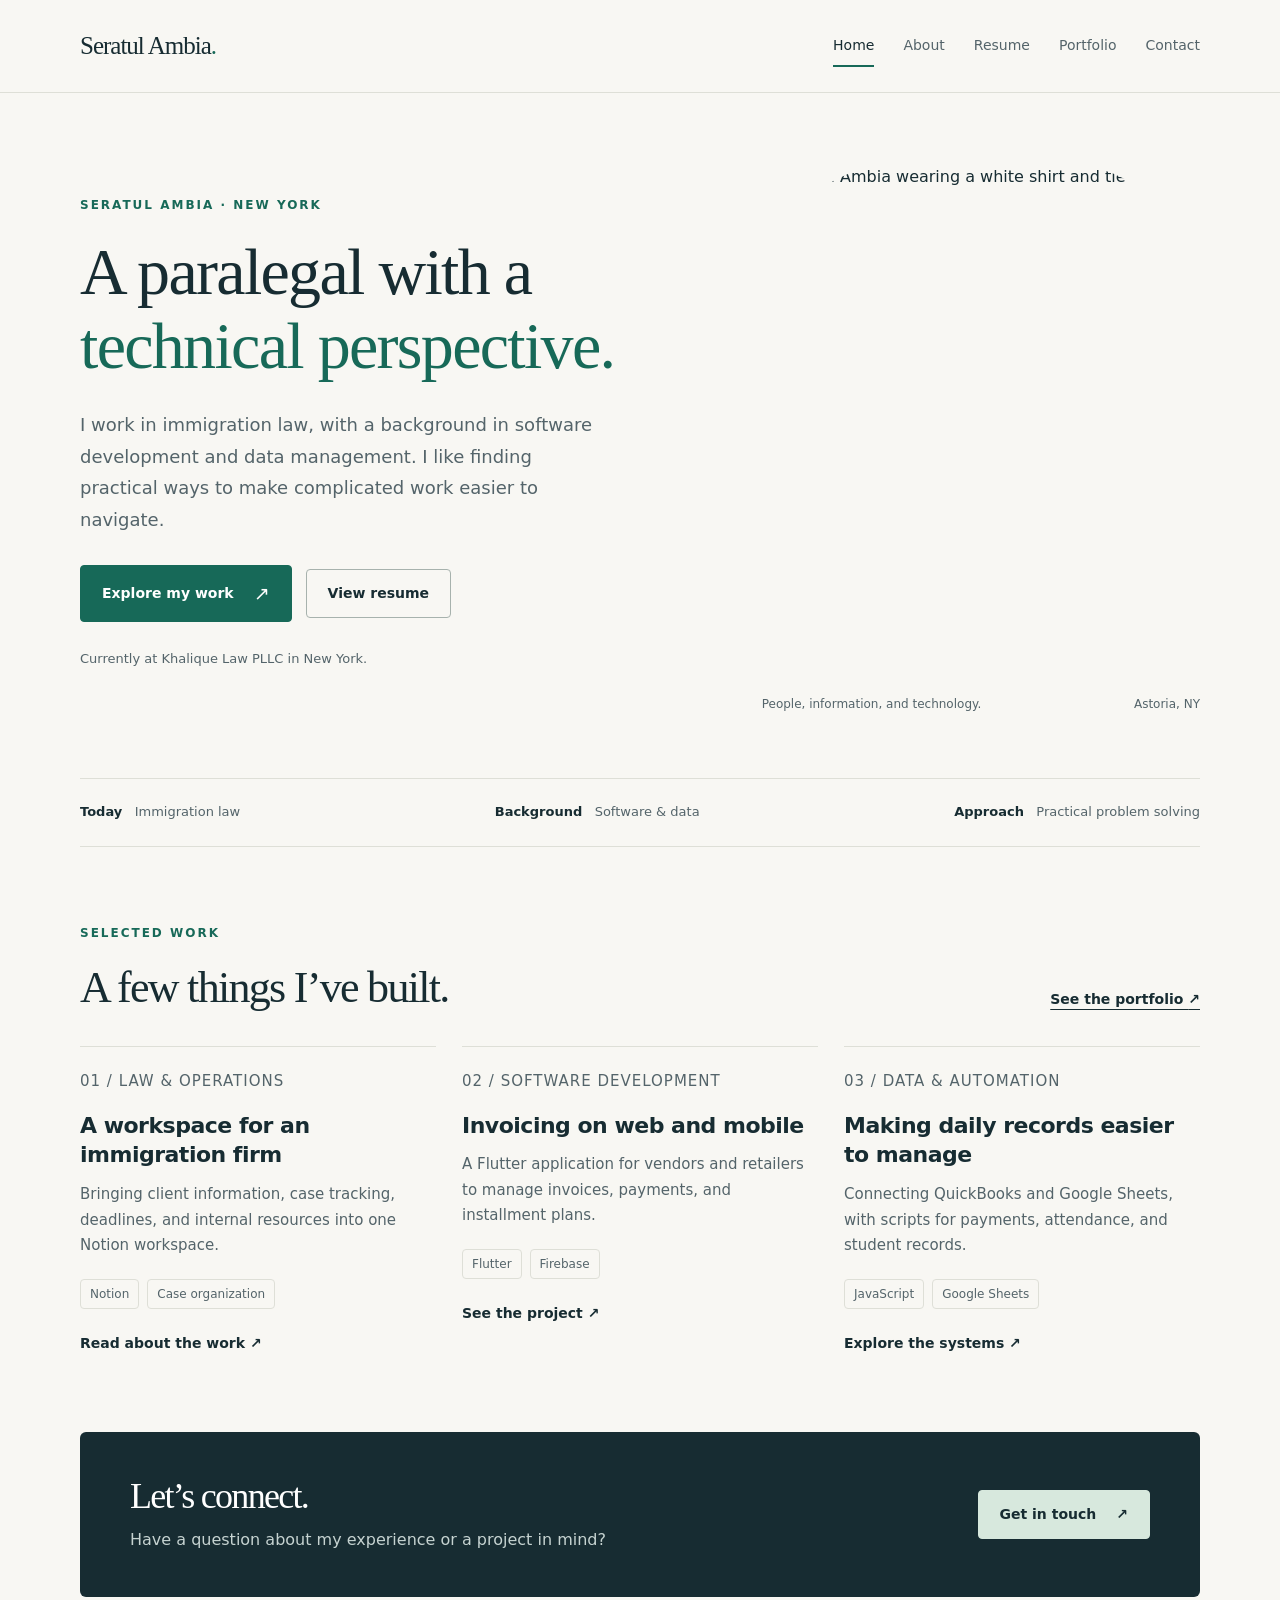
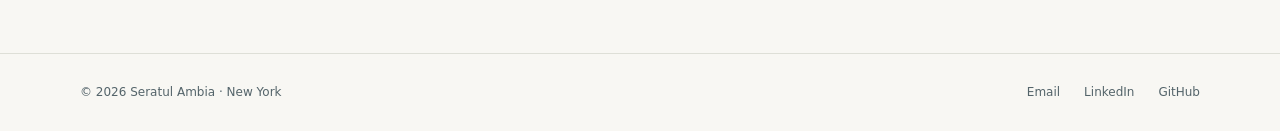
==== index.html @ 928ba1f8 "Refresh personal website with current experience and resume" ====
<!DOCTYPE html>
<html lang="en">
<head>
<meta charset="utf-8">
<meta name="viewport" content="width=device-width, initial-scale=1">
<title>Immigration work, technology, and practical systems | Seratul Ambia</title>
<meta name="description" content="Seratul Ambia is an immigration paralegal in New York with a background in software development, data management, and pharmacy operations.">
<meta name="theme-color" content="#176958">
<meta property="og:title" content="Immigration work, technology, and practical systems | Seratul Ambia">
<meta property="og:description" content="Seratul Ambia is an immigration paralegal in New York with a background in software development, data management, and pharmacy operations.">
<meta property="og:type" content="website">
<meta property="og:url" content="https://www.seratulambia.com/">
<meta property="og:image" content="https://www.seratulambia.com/assets/img/about.jpg">
<link rel="canonical" href="https://www.seratulambia.com/">
<link rel="icon" href="assets/img/favicon.svg" type="image/svg+xml">
<link rel="stylesheet" href="assets/css/style.css">
<script defer src="assets/js/main.js">
</script>
</head>
<body>
<a class="skip-link" href="#main">Skip to content</a>
<header class="site-header">
<div class="container header-inner">
<a class="brand" href="index.html" aria-label="Seratul Ambia home">Seratul Ambia<span>.</span>
</a>
<button class="menu-toggle" aria-expanded="false" aria-controls="navigation" type="button">Menu</button>
<nav class="navigation" id="navigation" aria-label="Main navigation">
<a href="index.html" aria-current="page">Home</a>
<a href="about.html">About</a>
<a href="resume.html">Resume</a>
<a href="portfolio.html">Portfolio</a>
<a href="contact.html">Contact</a>
</nav>
</div>
</header>
<main id="main">
<div class="container">
<section class="hero" aria-labelledby="hero-title">
<div>
<p class="eyebrow">Seratul Ambia · New York</p>
<h1 id="hero-title">A paralegal with a<br>
<em>technical perspective.</em>
</h1>
<p class="lead">I work in immigration law, with a background in software development and data management. I like finding practical ways to make complicated work easier to navigate.</p>
<div class="actions">
<a class="button" href="portfolio.html">Explore my work <span class="arrow" aria-hidden="true">↗</span>
</a>
<a class="button secondary" href="resume.html">View resume</a>
</div>
<p class="small-note">Currently at Khalique Law PLLC in New York.</p>
</div>
<figure class="hero-photo">
<img src="assets/img/about.jpg" width="682" height="867" alt="Seratul Ambia wearing a white shirt and tie" fetchpriority="high">
<figcaption>
<span>People, information, and technology.</span>
<span>Astoria, NY</span>
</figcaption>
</figure>
</section>
<div class="experience-strip" aria-label="Professional background">
<span>
<strong>Today</strong> &nbsp; Immigration law</span>
<span>
<strong>Background</strong> &nbsp; Software &amp; data</span>
<span>
<strong>Approach</strong> &nbsp; Practical problem solving</span>
</div>
<section class="section" aria-labelledby="selected-work">
<div class="section-heading">
<div>
<p class="eyebrow">Selected work</p>
<h2 id="selected-work">A few things I’ve built.</h2>
</div>
<a class="text-link" href="portfolio.html">See the portfolio <span aria-hidden="true">↗</span>
</a>
</div>
<div class="work-grid">
<a class="work-card" href="portfolio.html#notion">
<p class="work-number">01 / LAW &amp; OPERATIONS</p>
<h3>A workspace for an immigration firm</h3>
<p>Bringing client information, case tracking, deadlines, and internal resources into one Notion workspace.</p>
<div class="tags">
<span class="tag">Notion</span>
<span class="tag">Case organization</span>
</div>
<span class="text-link">Read about the work ↗</span>
</a>
<a class="work-card" href="portfolio.html#rosp">
<p class="work-number">02 / SOFTWARE DEVELOPMENT</p>
<h3>Invoicing on web and mobile</h3>
<p>A Flutter application for vendors and retailers to manage invoices, payments, and installment plans.</p>
<div class="tags">
<span class="tag">Flutter</span>
<span class="tag">Firebase</span>
</div>
<span class="text-link">See the project ↗</span>
</a>
<a class="work-card" href="portfolio.html#data">
<p class="work-number">03 / DATA &amp; AUTOMATION</p>
<h3>Making daily records easier to manage</h3>
<p>Connecting QuickBooks and Google Sheets, with scripts for payments, attendance, and student records.</p>
<div class="tags">
<span class="tag">JavaScript</span>
<span class="tag">Google Sheets</span>
</div>
<span class="text-link">Explore the systems ↗</span>
</a>
</div>
</section>
</div>
<div class="container">
<section class="callout" aria-label="Get in touch">
<div>
<h2>Let’s connect.</h2>
<p>Have a question about my experience or a project in mind?</p>
</div>
<a class="button" href="contact.html">Get in touch <span aria-hidden="true">↗</span>
</a>
</section>
</div>
</main>
<footer class="site-footer">
<div class="container footer-inner">
<span>© <span data-year>2026</span> Seratul Ambia · New York</span>
<div class="footer-links">
<a href="mailto:seratul.ambia@gmail.com">Email</a>
<a href="https://www.linkedin.com/in/seratul-ambia-a23a291b6/">LinkedIn</a>
<a href="https://github.com/SeratulA">GitHub</a>
</div>
</div>
</footer>
</body>
</html>
---- assets/css/style.css ----
:root {
  --ink:#172c32;
  --muted:#54646a;
  --accent:#176958;
  --accent-light:#e5eee7;
  --paper:#f8f7f3;
  --white:#fff;
  --line:#dedfd7;
  --serif:Georgia,'Times New Roman',serif;
  --sans:system-ui,-apple-system,BlinkMacSystemFont,'Segoe UI',sans-serif;
}
* {
  box-sizing:border-box;
}
html {
  scroll-behavior:smooth;
  scroll-padding-top:110px;
}
body {
  margin:0;
  background:var(--paper);
  color:var(--ink);
  font-family:var(--sans);
  line-height:1.7;
  font-size:16px;
}
a {
  color:inherit;
  text-underline-offset:5px;
}
a:hover {
  color:var(--accent);
}
img {
  display:block;
  max-width:100%;
  height:auto;
}
button {
  font:inherit;
}
button,a {
  -webkit-tap-highlight-color:transparent;
}
button {
  cursor:pointer;
}
a:focus-visible,button:focus-visible,summary:focus-visible {
  outline:3px solid #c57b35;
  outline-offset:5px;
}
.container {
  width:min(1120px,calc(100% - 64px));
  margin-inline:auto;
}
.skip-link {
  position:fixed;
  top:-100px;
  left:16px;
  z-index:50;
  background:var(--ink);
  color:white;
  padding:12px;
}
.skip-link:focus {
  top:10px;
}
.site-header {
  border-bottom:1px solid var(--line);
  background:rgba(248,247,243,.97);
  position:sticky;
  top:0;
  z-index:20;
}
.header-inner {
  display:flex;
  align-items:center;
  justify-content:space-between;
  min-height:92px;
  gap:24px;
}
.brand {
  font-family:var(--serif);
  font-size:25px;
  text-decoration:none;
  letter-spacing:-1px;
}
.brand span {
  color:var(--accent);
}
.navigation {
  display:flex;
  align-items:center;
  gap:29px;
}
.navigation a {
  font-size:14px;
  text-decoration:none;
  color:var(--muted);
  padding:7px 0;
}
.navigation a[aria-current=page] {
  color:var(--ink);
  box-shadow:0 2px var(--accent);
}
.navigation a:hover {
  color:var(--accent);
}
.menu-toggle {
  display:none;
  border:1px solid var(--line);
  background:transparent;
  padding:6px 14px;
  border-radius:4px;
}
.eyebrow {
  font-size:12px;
  text-transform:uppercase;
  letter-spacing:2px;
  font-weight:600;
  color:var(--accent);
  margin:0 0 20px;
}
.eyebrow.light {
  color:#a8d7c2;
}
h1,h2,h3,p {
  margin-top:0;
}
h1,h2,h3 {
  font-weight:400;
}
h1,h2 {
  font-family:var(--serif);
  letter-spacing:-1.7px;
  line-height:1.12;
}
h1 {
  font-size:clamp(40px,5.2vw,66px);
  margin-bottom:26px;
}
h2 {
  font-size:clamp(32px,3.7vw,44px);
  margin-bottom:22px;
}
h3 {
  font-size:22px;
  line-height:1.35;
  font-weight:550;
  letter-spacing:-.5px;
  margin-bottom:12px;
}
.lead {
  font-size:18px;
  color:var(--muted);
  max-width:640px;
  line-height:1.75;
}
.hero {
  padding:70px 0 64px;
  display:grid;
  grid-template-columns:1.35fr 1fr;
  gap:90px;
  align-items:center;
}
.hero h1 em {
  font-style:normal;
  color:var(--accent);
}
.hero .lead {
  max-width:520px;
}
.hero-photo {
  position:relative;
  margin:0;
}
.hero-photo img {
  width:100%;
  aspect-ratio:4/4.7;
  object-fit:cover;
  object-position:center 35%;
  border-radius:140px 140px 8px 8px;
}
.hero-photo figcaption {
  font-size:12px;
  color:var(--muted);
  display:flex;
  justify-content:space-between;
  padding:16px 0 0;
  gap:12px;
}
.actions {
  display:flex;
  gap:14px;
  flex-wrap:wrap;
  align-items:center;
  margin-top:30px;
}
.button {
  display:inline-flex;
  align-items:center;
  justify-content:center;
  gap:20px;
  background:var(--accent);
  color:white;
  border:1px solid var(--accent);
  padding:13px 21px;
  text-decoration:none;
  font-size:14px;
  font-weight:550;
  border-radius:4px;
  line-height:1.5;
}
.button:hover {
  background:#114e43;
  color:#fff;
}
.button.secondary {
  background:transparent;
  color:var(--ink);
  border-color:#a7b2ad;
}
.button.secondary:hover {
  background:var(--accent-light);
}
.arrow {
  font-size:19px;
  font-weight:400;
}
.small-note {
  font-size:13px;
  color:var(--muted);
  margin-top:26px;
}
.experience-strip {
  display:flex;
  justify-content:space-between;
  gap:20px;
  border-block:1px solid var(--line);
  padding:22px 0;
  font-size:13px;
  color:var(--muted);
}
.experience-strip strong {
  font-weight:550;
  color:var(--ink);
}
.section {
  padding:76px 0;
}
.section-heading {
  display:flex;
  justify-content:space-between;
  align-items:end;
  gap:24px;
  margin-bottom:34px;
}
.section-heading h2 {
  margin-bottom:0;
}
.text-link {
  font-size:14px;
  font-weight:550;
  white-space:nowrap;
}
.work-grid {
  display:grid;
  grid-template-columns:repeat(3,1fr);
  gap:26px;
}
.work-card {
  border-top:1px solid var(--line);
  padding-top:22px;
  text-decoration:none;
  display:block;
}
.work-card:hover h3 {
  color:var(--accent);
}
.work-number {
  font-size:12px;
  letter-spacing:1px;
  color:var(--accent);
  margin-bottom:22px;
}
.work-card p {
  font-size:15px;
  color:var(--muted);
  margin-bottom:16px;
}
.work-card .text-link {
  color:var(--ink);
}
.tags {
  display:flex;
  flex-wrap:wrap;
  gap:8px;
  margin:20px 0;
}
.tag {
  font-size:12px;
  line-height:1.5;
  padding:5px 9px;
  border:1px solid var(--line);
  border-radius:4px;
  color:var(--muted);
}
.callout {
  background:var(--ink);
  color:white;
  padding:44px 50px;
  display:flex;
  align-items:center;
  justify-content:space-between;
  gap:32px;
  border-radius:6px;
}
.callout h2 {
  font-size:36px;
  margin-bottom:10px;
}
.callout p {
  color:#c6d3d1;
  margin:0;
}
.callout .button {
  background:#d7e8dd;
  color:var(--ink);
  border-color:#d7e8dd;
  white-space:nowrap;
}
.site-footer {
  margin-top:56px;
  border-top:1px solid var(--line);
  padding:28px 0;
}
.footer-inner {
  display:flex;
  align-items:center;
  justify-content:space-between;
  font-size:12px;
  gap:20px;
  color:var(--muted);
}
.footer-links {
  display:flex;
  gap:24px;
}
.footer-links a {
  text-decoration:none;
}
.page-intro {
  padding:66px 0 42px;
  border-bottom:1px solid var(--line);
  margin-bottom:45px;
}
.page-intro h1 {
  font-size:clamp(40px,4.6vw,56px);
  max-width:850px;
}
.page-intro .lead {
  max-width:780px;
}
.page-intro .eyebrow {
  margin-bottom:16px;
}
.about-grid {
  display:grid;
  grid-template-columns:1fr 1.7fr;
  gap:74px;
  align-items:start;
}
.about-photo {
  border-radius:8px;
  max-height:490px;
  object-fit:cover;
  width:100%;
}
.prose p {
  color:var(--muted);
  margin-bottom:20px;
}
.prose h2 {
  font-size:34px;
  margin-top:32px;
}
.prose h2:first-child {
  margin-top:0;
}
.facts {
  border-top:1px solid var(--line);
  margin-top:28px;
  padding-top:20px;
  display:grid;
  grid-template-columns:1fr 1fr;
  gap:16px;
}
.facts dt {
  font-size:11px;
  text-transform:uppercase;
  letter-spacing:1.5px;
  color:var(--accent);
}
.facts dd {
  margin:4px 0 0;
  font-size:14px;
}
.skills-grid {
  display:grid;
  grid-template-columns:repeat(3,1fr);
  gap:30px;
}
.skill-group {
  border-top:1px solid var(--line);
  padding-top:22px;
}
.skill-group h3 {
  font-size:18px;
}
.skill-group p {
  font-size:15px;
  color:var(--muted);
}
.resume-layout {
  display:grid;
  grid-template-columns:250px 1fr;
  gap:64px;
}
.resume-sidebar h2 {
  font-size:26px;
  letter-spacing:-.5px;
  margin-top:34px;
}
.resume-sidebar h2:first-child {
  margin-top:0;
}
.resume-sidebar p {
  font-size:14px;
  color:var(--muted);
}
.resume-sidebar .tags {
  gap:6px;
}
.timeline {
  position:relative;
  border-left:1px solid var(--line);
  padding-left:30px;
}
.resume-item {
  position:relative;
  padding-bottom:32px;
}
.resume-item::before {
  content:'';
  position:absolute;
  left:-36px;
  top:8px;
  width:10px;
  height:10px;
  background:var(--accent);
  border:3px solid var(--paper);
  border-radius:50%;
}
.job-meta {
  display:flex;
  justify-content:space-between;
  gap:20px;
  margin-bottom:9px;
  align-items:baseline;
}
.job-meta h2 {
  font-family:var(--sans);
  font-size:23px;
  font-weight:550;
  letter-spacing:-.6px;
  margin:0;
}
.dates {
  font-size:12px;
  color:var(--muted);
  white-space:nowrap;
}
.company {
  font-size:15px;
  color:var(--accent);
  margin-bottom:16px;
}
.resume-item ul {
  padding-left:18px;
  color:var(--muted);
  font-size:15px;
}
.resume-item li {
  padding-left:4px;
  margin-bottom:8px;
}
.resume-bottom {
  border-top:1px solid var(--line);
  padding-top:22px;
  margin-top:20px;
}
.project-index {
  display:flex;
  gap:10px;
  flex-wrap:wrap;
  margin-bottom:36px;
}
.project-index a {
  text-decoration:none;
  border:1px solid var(--line);
  font-size:13px;
  padding:8px 14px;
  border-radius:4px;
}
.project-index a:hover {
  background:var(--accent-light);
}
.project {
  padding:40px 0;
  border-top:1px solid var(--line);
  scroll-margin-top:120px;
}
.project:first-of-type {
  padding-top:10px;
  border-top:0;
}
.project-header {
  display:grid;
  grid-template-columns:1fr 1.3fr;
  gap:64px;
  margin-bottom:28px;
}
.project h2 {
  font-size:36px;
}
.project-header p {
  font-size:15px;
  color:var(--muted);
}
.project-role {
  font-size:13px;
  color:var(--accent);
}
.project-body {
  display:grid;
  grid-template-columns:repeat(3,1fr);
  gap:32px;
  padding:26px 0;
}
.project-body h3 {
  font-size:15px;
  margin-bottom:10px;
}
.project-body p {
  font-size:15px;
  color:var(--muted);
}
.workflow {
  display:grid;
  grid-template-columns:repeat(4,1fr);
  margin-top:20px;
  background:var(--accent-light);
  border-radius:6px;
  padding:30px;
  gap:26px;
}
.workflow span {
  font-size:12px;
  color:var(--accent);
  display:block;
  margin-bottom:12px;
}
.workflow h3 {
  font-size:17px;
  margin-bottom:8px;
}
.workflow p {
  font-size:13px;
  color:var(--muted);
  margin-bottom:0;
}
.project details {
  margin-top:16px;
}
.project summary {
  font-size:14px;
  font-weight:550;
  cursor:pointer;
  padding:13px 0;
}
.project-image {
  background:#edf0ec;
  border:1px solid var(--line);
  border-radius:6px;
  padding:20px;
  margin:14px 0;
}
.project-image img {
  width:100%;
  max-height:640px;
  object-fit:contain;
}
.project-image figcaption {
  font-size:12px;
  color:var(--muted);
  padding-top:16px;
}
.contact-layout {
  display:grid;
  grid-template-columns:1.15fr 1fr;
  gap:100px;
  padding-bottom:42px;
}
.contact-layout h2 {
  font-size:34px;
}
.contact-layout p {
  color:var(--muted);
}
.contact-list {
  margin:0;
}
.contact-list>div {
  padding:20px 0;
  border-bottom:1px solid var(--line);
}
.contact-list>div:first-child {
  padding-top:0;
}
.contact-list dt {
  font-size:11px;
  letter-spacing:1.6px;
  text-transform:uppercase;
  color:var(--accent);
  margin-bottom:7px;
}
.contact-list dd {
  margin:0;
  font-size:18px;
  overflow-wrap:anywhere;
}
.copy-row {
  display:flex;
  gap:14px;
  align-items:center;
  flex-wrap:wrap;
}
.copy-button {
  border:1px solid var(--line);
  background:transparent;
  font-size:12px;
  padding:5px 10px;
  border-radius:4px;
}
.copy-status {
  min-height:26px;
  font-size:13px;
  margin-top:8px;
  color:var(--accent);
}
.contact-cta {
  margin-top:26px;
}
.visually-hidden {
  position:absolute;
  width:1px;
  height:1px;
  padding:0;
  margin:-1px;
  overflow:hidden;
  clip:rect(0,0,0,0);
  white-space:nowrap;
  border:0;
}
@media(min-width:1500px) {
  .hero {
    gap:110px;
  }
  .hero-photo img {
    max-height:490px;
  }
}
@media(max-width:900px) {
  .container {
    width:calc(100% - 44px);
  }
  .hero {
    gap:40px;
    grid-template-columns:1.2fr 1fr;
  }
  .hero h1 {
    font-size:46px;
  }
  .navigation {
    gap:20px;
  }
  .hero-photo figcaption {
    flex-direction:column;
    gap:0;
  }
  .resume-layout {
    gap:34px;
    grid-template-columns:210px 1fr;
  }
  .project-header {
    gap:32px;
  }
  .about-grid {
    gap:38px;
  }
  .contact-layout {
    gap:44px;
  }
  .workflow {
    grid-template-columns:repeat(2,1fr);
  }
}
@media(max-width:680px) {
  .container {
    width:calc(100% - 40px);
  }
  .header-inner {
    min-height:75px;
  }
  .brand {
    font-size:23px;
  }
  .menu-toggle {
    display:block;
  }
  .navigation {
    position:absolute;
    left:0;
    right:0;
    top:75px;
    background:var(--paper);
    padding:15px 20px 24px;
    flex-direction:column;
    align-items:stretch;
    gap:2px;
    border-bottom:1px solid var(--line);
    display:none;
  }
  .navigation.open {
    display:flex;
  }
  .navigation a {
    padding:12px 4px;
  }
  .navigation a[aria-current=page] {
    box-shadow:none;
    color:var(--accent);
    font-weight:600;
  }
  .hero {
    grid-template-columns:1fr;
    gap:38px;
    padding:42px 0;
  }
  .hero h1 {
    font-size:45px;
  }
  .hero .lead {
    font-size:17px;
  }
  .hero-photo {
    max-width:400px;
    width:100%;
    margin:auto;
  }
  .hero-photo img {
    aspect-ratio:1.15;
    object-position:center 28%;
    border-radius:100px 100px 6px 6px;
  }
  .hero-photo figcaption {
    flex-direction:row;
  }
  .experience-strip {
    flex-direction:column;
    gap:8px;
    padding:20px 0;
  }
  .section {
    padding:48px 0;
  }
  .section-heading {
    align-items:start;
    flex-direction:column;
    gap:18px;
    margin-bottom:26px;
  }
  .work-grid,.skills-grid,.about-grid,.resume-layout,.project-header,.project-body,.contact-layout {
    grid-template-columns:1fr;
  }
  .work-grid {
    gap:34px;
  }
  .work-number {
    margin-bottom:15px;
  }
  .callout {
    padding:32px 26px;
    align-items:start;
    flex-direction:column;
    gap:22px;
  }
  .callout h2 {
    font-size:32px;
  }
  .footer-inner {
    align-items:start;
    flex-direction:column;
    gap:14px;
  }
  .site-footer {
    margin-top:40px;
  }
  .page-intro {
    padding-top:42px;
    margin-bottom:32px;
  }
  .page-intro h1 {
    font-size:42px;
  }
  .page-intro .lead {
    font-size:17px;
  }
  .about-grid {
    gap:30px;
  }
  .about-photo {
    max-height:390px;
    object-position:center 30%;
  }
  .skills-grid {
    gap:20px;
  }
  .resume-layout {
    gap:38px;
  }
  .resume-sidebar {
    border-bottom:1px solid var(--line);
    padding-bottom:28px;
  }
  .resume-sidebar h2 {
    margin-top:25px;
  }
  .timeline {
    padding-left:22px;
  }
  .resume-item::before {
    left:-28px;
  }
  .job-meta {
    display:block;
  }
  .job-meta h2 {
    margin-bottom:8px;
  }
  .project-header {
    gap:12px;
    margin-bottom:12px;
  }
  .project-body {
    gap:10px;
  }
  .workflow {
    padding:22px;
    gap:22px;
  }
  .project-image {
    padding:10px;
  }
  .contact-layout {
    gap:35px;
  }
  .facts {
    gap:16px;
  }
  .lead {
    font-size:17px;
  }
}
@media(prefers-reduced-motion:reduce) {
  html {
    scroll-behavior:auto;
  }
  * {
    transition:none!important;
  }
}
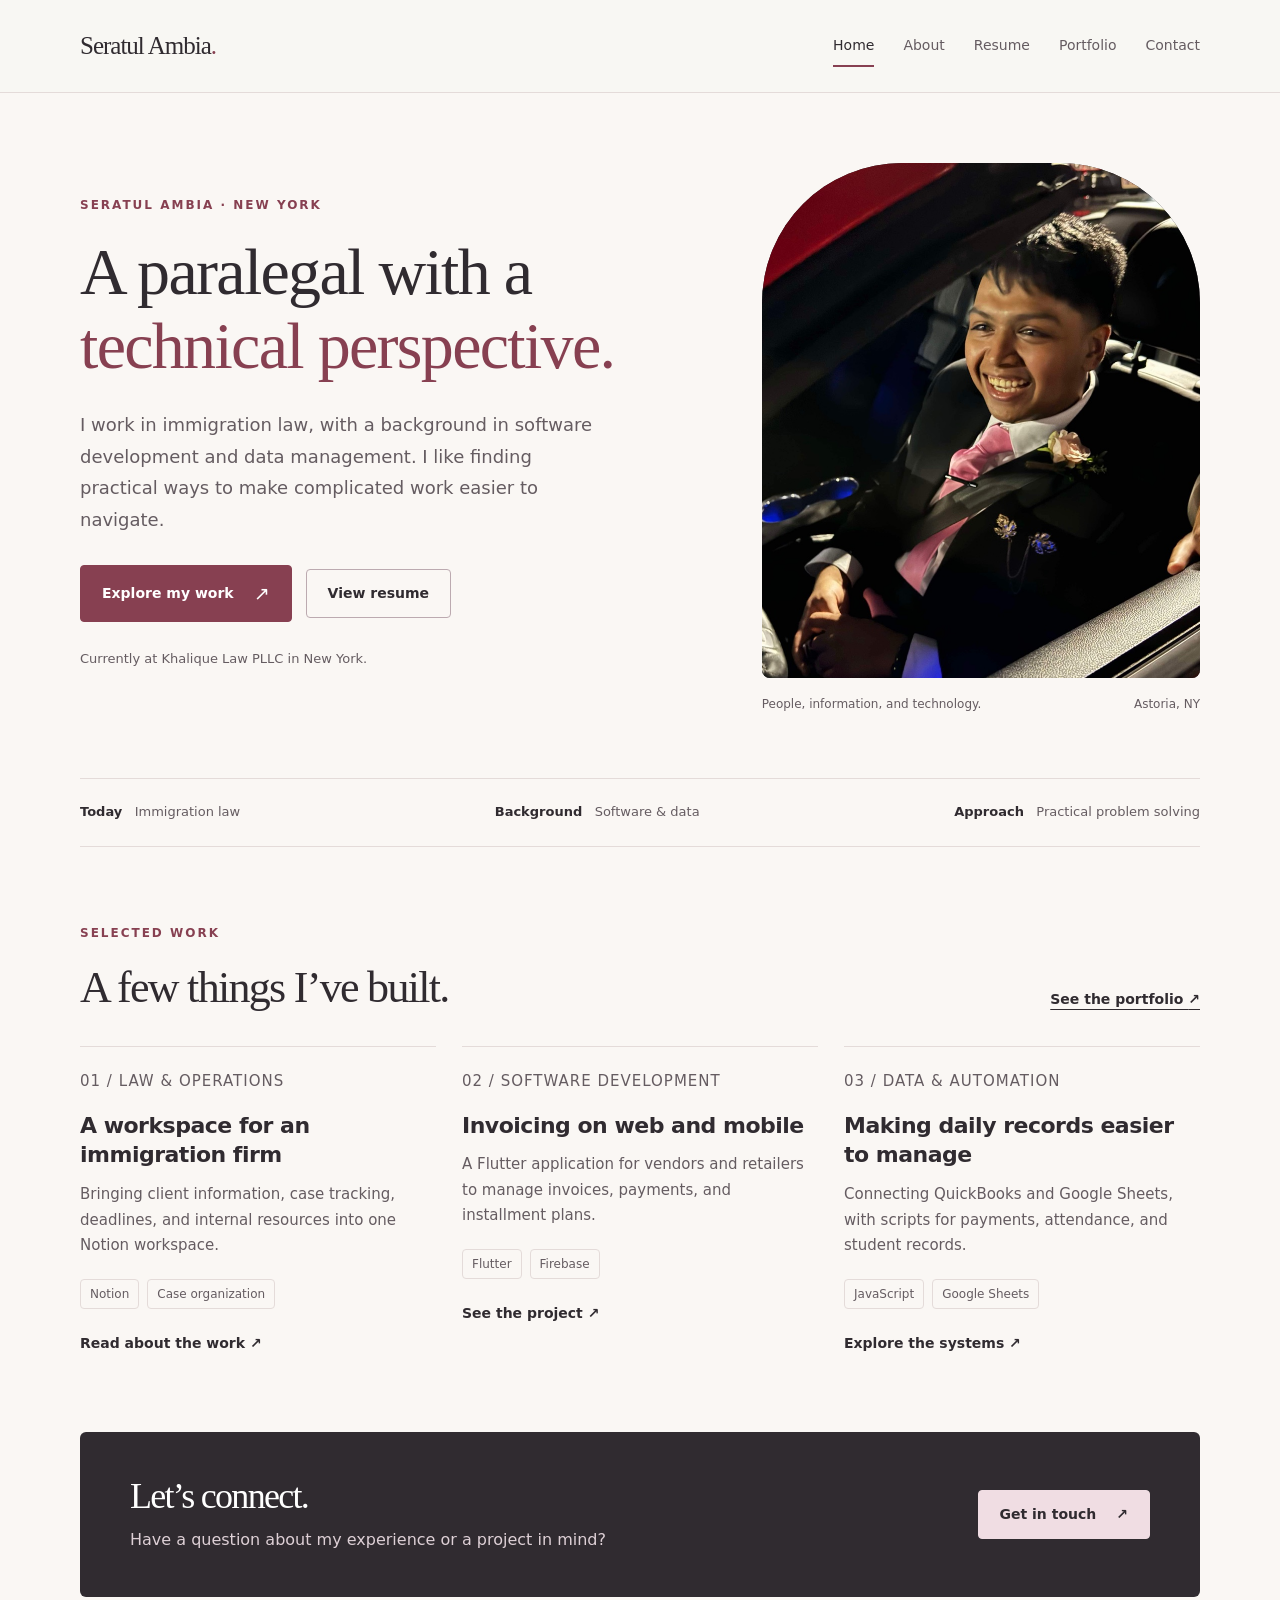
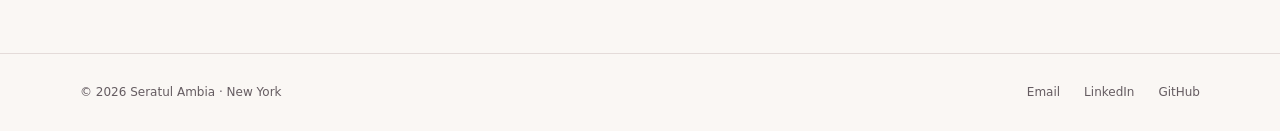
==== commit a1517488: "Add new portrait and personal background with a warm rose theme" ====
--- a/index.html
+++ b/index.html
@@ -5,16 +5,16 @@
 <meta name="viewport" content="width=device-width, initial-scale=1">
 <title>Immigration work, technology, and practical systems | Seratul Ambia</title>
 <meta name="description" content="Seratul Ambia is an immigration paralegal in New York with a background in software development, data management, and pharmacy operations.">
-<meta name="theme-color" content="#176958">
+<meta name="theme-color" content="#874051">
 <meta property="og:title" content="Immigration work, technology, and practical systems | Seratul Ambia">
 <meta property="og:description" content="Seratul Ambia is an immigration paralegal in New York with a background in software development, data management, and pharmacy operations.">
 <meta property="og:type" content="website">
 <meta property="og:url" content="https://www.seratulambia.com/">
-<meta property="og:image" content="https://www.seratulambia.com/assets/img/about.jpg">
+<meta property="og:image" content="https://www.seratulambia.com/assets/img/seratul-portrait-2026.jpg">
 <link rel="canonical" href="https://www.seratulambia.com/">
 <link rel="icon" href="assets/img/favicon.svg" type="image/svg+xml">
-<link rel="stylesheet" href="assets/css/style.css">
-<script defer src="assets/js/main.js">
+<link rel="stylesheet" href="assets/css/style.css?v=20261007-photo">
+<script defer src="assets/js/main.js?v=20261007">
 </script>
 </head>
 <body>
@@ -50,7 +50,7 @@
 <p class="small-note">Currently at Khalique Law PLLC in New York.</p>
 </div>
 <figure class="hero-photo">
-<img src="assets/img/about.jpg" width="682" height="867" alt="Seratul Ambia wearing a white shirt and tie" fetchpriority="high">
+<div class="portrait-frame"><img src="assets/img/seratul-portrait-2026.jpg" width="1152" height="1536" alt="Seratul Ambia smiling in a suit and pink tie" fetchpriority="high"></div>
 <figcaption>
 <span>People, information, and technology.</span>
 <span>Astoria, NY</span>
--- a/assets/css/style.css
+++ b/assets/css/style.css
@@ -1,11 +1,11 @@
 :root {
-  --ink:#172c32;
-  --muted:#54646a;
-  --accent:#176958;
-  --accent-light:#e5eee7;
-  --paper:#f8f7f3;
+  --ink:#302b30;
+  --muted:#655c61;
+  --accent:#874051;
+  --accent-light:#f1e5e8;
+  --paper:#faf7f4;
   --white:#fff;
-  --line:#dedfd7;
+  --line:#e4dbd9;
   --serif:Georgia,'Times New Roman',serif;
   --sans:system-ui,-apple-system,BlinkMacSystemFont,'Segoe UI',sans-serif;
 }
@@ -122,7 +122,7 @@
   margin:0 0 20px;
 }
 .eyebrow.light {
-  color:#a8d7c2;
+  color:#e7bbc8;
 }
 h1,h2,h3,p {
   margin-top:0;
@@ -212,13 +212,13 @@
   line-height:1.5;
 }
 .button:hover {
-  background:#114e43;
+  background:#683342;
   color:#fff;
 }
 .button.secondary {
   background:transparent;
   color:var(--ink);
-  border-color:#a7b2ad;
+  border-color:#bcaab0;
 }
 .button.secondary:hover {
   background:var(--accent-light);
@@ -320,13 +320,13 @@
   margin-bottom:10px;
 }
 .callout p {
-  color:#c6d3d1;
+  color:#ded0d6;
   margin:0;
 }
 .callout .button {
-  background:#d7e8dd;
+  background:#f0dde3;
   color:var(--ink);
-  border-color:#d7e8dd;
+  border-color:#f0dde3;
   white-space:nowrap;
 }
 .site-footer {
@@ -589,7 +589,7 @@
   padding:13px 0;
 }
 .project-image {
-  background:#edf0ec;
+  background:#f1ebe8;
   border:1px solid var(--line);
   border-radius:6px;
   padding:20px;
@@ -890,3 +890,42 @@
     transition:none!important;
   }
 }
+
+/* Portrait framing keeps the original photograph intact. */
+.portrait-frame {
+  width:100%;
+  aspect-ratio:4 / 4.7;
+  overflow:hidden;
+  border-radius:140px 140px 8px 8px;
+  background:#302b30;
+}
+.portrait-frame img {
+  width:100%;
+  height:100%;
+  max-height:none;
+  aspect-ratio:auto;
+  object-fit:cover;
+  object-position:68% 30%;
+  border-radius:0;
+  transform:scale(1.32);
+  transform-origin:68% 30%;
+}
+.portrait-about {
+  border-radius:8px;
+  aspect-ratio:4 / 4.9;
+}
+@media (max-width:680px) {
+  .hero-photo .portrait-frame {
+    aspect-ratio:1.15;
+    border-radius:100px 100px 6px 6px;
+  }
+  .portrait-about {
+    max-height:420px;
+    aspect-ratio:1;
+  }
+  .portrait-frame img {
+    max-height:none;
+    aspect-ratio:auto;
+    border-radius:0;
+  }
+}
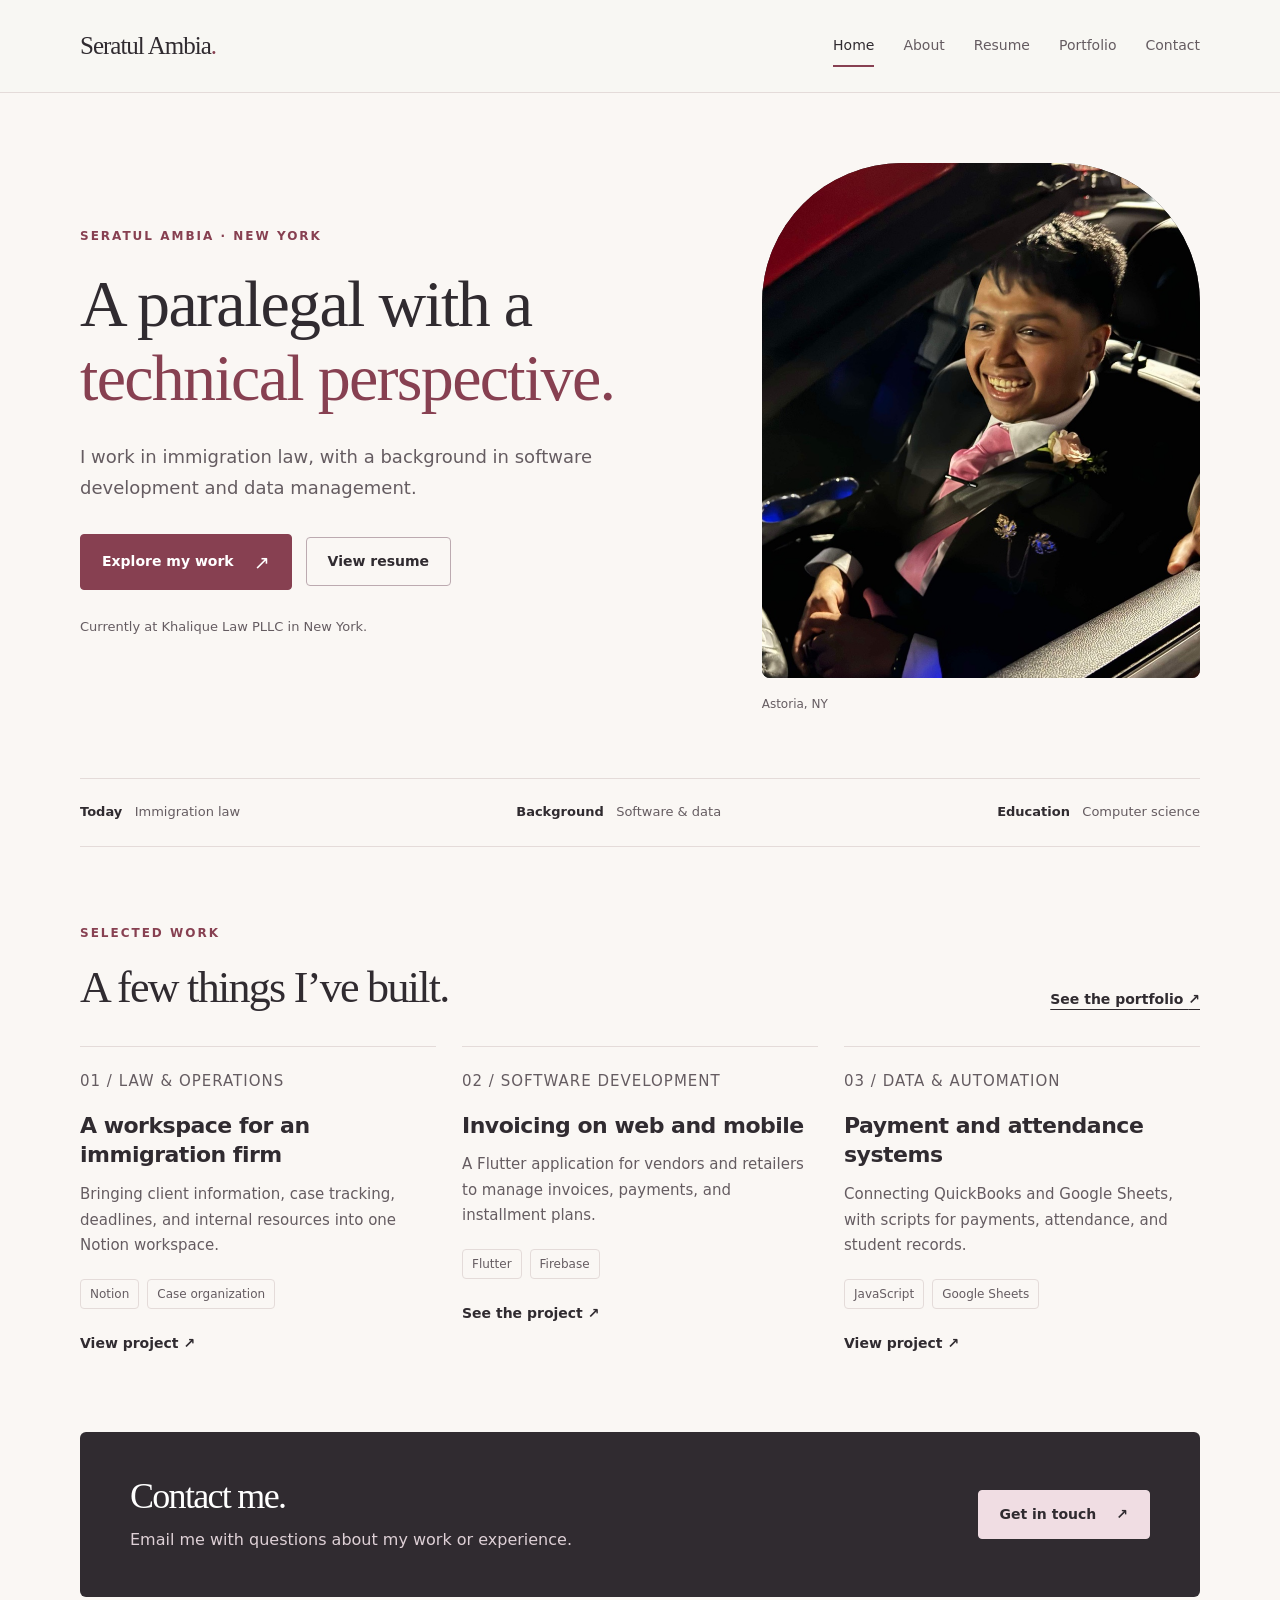
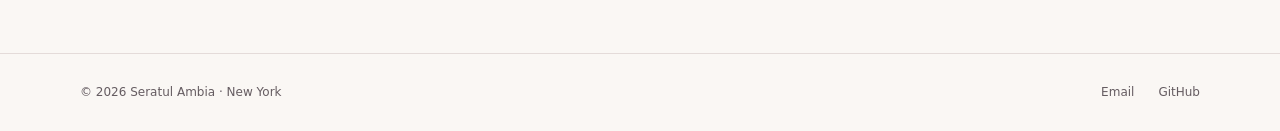
==== commit 6f661705: "Simplify website copy and remove LinkedIn links" ====
--- a/index.html
+++ b/index.html
@@ -3,10 +3,10 @@
 <head>
 <meta charset="utf-8">
 <meta name="viewport" content="width=device-width, initial-scale=1">
-<title>Immigration work, technology, and practical systems | Seratul Ambia</title>
+<title>Immigration paralegal with a background in software | Seratul Ambia</title>
 <meta name="description" content="Seratul Ambia is an immigration paralegal in New York with a background in software development, data management, and pharmacy operations.">
 <meta name="theme-color" content="#874051">
-<meta property="og:title" content="Immigration work, technology, and practical systems | Seratul Ambia">
+<meta property="og:title" content="Immigration paralegal with a background in software | Seratul Ambia">
 <meta property="og:description" content="Seratul Ambia is an immigration paralegal in New York with a background in software development, data management, and pharmacy operations.">
 <meta property="og:type" content="website">
 <meta property="og:url" content="https://www.seratulambia.com/">
@@ -41,7 +41,7 @@
 <h1 id="hero-title">A paralegal with a<br>
 <em>technical perspective.</em>
 </h1>
-<p class="lead">I work in immigration law, with a background in software development and data management. I like finding practical ways to make complicated work easier to navigate.</p>
+<p class="lead">I work in immigration law, with a background in software development and data management.</p>
 <div class="actions">
 <a class="button" href="portfolio.html">Explore my work <span class="arrow" aria-hidden="true">↗</span>
 </a>
@@ -52,7 +52,6 @@
 <figure class="hero-photo">
 <div class="portrait-frame"><img src="assets/img/seratul-portrait-2026.jpg" width="1152" height="1536" alt="Seratul Ambia smiling in a suit and pink tie" fetchpriority="high"></div>
 <figcaption>
-<span>People, information, and technology.</span>
 <span>Astoria, NY</span>
 </figcaption>
 </figure>
@@ -63,7 +62,7 @@
 <span>
 <strong>Background</strong> &nbsp; Software &amp; data</span>
 <span>
-<strong>Approach</strong> &nbsp; Practical problem solving</span>
+<strong>Education</strong> &nbsp; Computer science</span>
 </div>
 <section class="section" aria-labelledby="selected-work">
 <div class="section-heading">
@@ -83,7 +82,7 @@
 <span class="tag">Notion</span>
 <span class="tag">Case organization</span>
 </div>
-<span class="text-link">Read about the work ↗</span>
+<span class="text-link">View project ↗</span>
 </a>
 <a class="work-card" href="portfolio.html#rosp">
 <p class="work-number">02 / SOFTWARE DEVELOPMENT</p>
@@ -97,13 +96,13 @@
 </a>
 <a class="work-card" href="portfolio.html#data">
 <p class="work-number">03 / DATA &amp; AUTOMATION</p>
-<h3>Making daily records easier to manage</h3>
+<h3>Payment and attendance systems</h3>
 <p>Connecting QuickBooks and Google Sheets, with scripts for payments, attendance, and student records.</p>
 <div class="tags">
 <span class="tag">JavaScript</span>
 <span class="tag">Google Sheets</span>
 </div>
-<span class="text-link">Explore the systems ↗</span>
+<span class="text-link">View project ↗</span>
 </a>
 </div>
 </section>
@@ -111,8 +110,8 @@
 <div class="container">
 <section class="callout" aria-label="Get in touch">
 <div>
-<h2>Let’s connect.</h2>
-<p>Have a question about my experience or a project in mind?</p>
+<h2>Contact me.</h2>
+<p>Email me with questions about my work or experience.</p>
 </div>
 <a class="button" href="contact.html">Get in touch <span aria-hidden="true">↗</span>
 </a>
@@ -124,7 +123,6 @@
 <span>© <span data-year>2026</span> Seratul Ambia · New York</span>
 <div class="footer-links">
 <a href="mailto:seratul.ambia@gmail.com">Email</a>
-<a href="https://www.linkedin.com/in/seratul-ambia-a23a291b6/">LinkedIn</a>
 <a href="https://github.com/SeratulA">GitHub</a>
 </div>
 </div>
